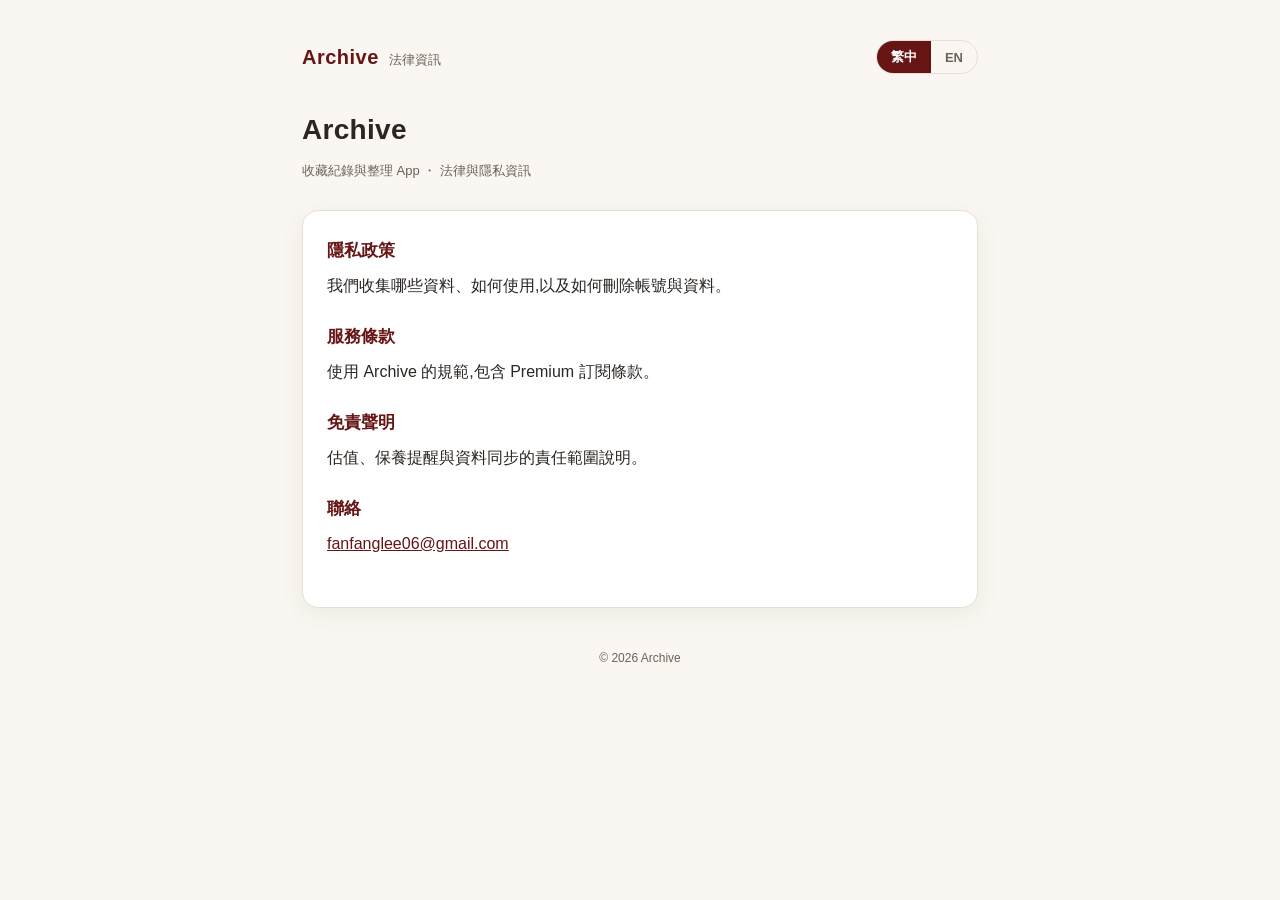
==== index.html @ 0e64f041 "Add files via upload" ====
<!DOCTYPE html>
<html lang="zh-Hant" data-lang="zh">
<head>
<meta charset="utf-8">
<meta name="viewport" content="width=device-width, initial-scale=1">
<title>Archive — 法律資訊 Legal</title>
<link rel="stylesheet" href="assets/legal.css">
</head>
<body>
<div class="wrap">
  <div class="topbar">
    <div class="brand"><a href="index.html">Archive</a><span class="zh">法律資訊</span><span class="en">Legal</span></div>
    <div class="lang">
      <button data-lang="zh">繁中</button>
      <button data-lang="en">EN</button>
    </div>
  </div>

  <h1>Archive</h1>
  <p class="updated"><span class="zh">收藏紀錄與整理 App ・ 法律與隱私資訊</span><span class="en">A collection catalog app ・ Legal &amp; privacy information</span></p>

  <div class="card">
    <section>
      <h2><a href="privacy.html"><span class="zh">隱私政策</span><span class="en">Privacy Policy</span></a></h2>
      <p><span class="zh">我們收集哪些資料、如何使用,以及如何刪除帳號與資料。</span><span class="en">What data we collect, how it is used, and how to delete your account and data.</span></p>
    </section>
    <section>
      <h2><a href="terms.html"><span class="zh">服務條款</span><span class="en">Terms of Service</span></a></h2>
      <p><span class="zh">使用 Archive 的規範,包含 Premium 訂閱條款。</span><span class="en">The rules for using Archive, including Premium subscription terms.</span></p>
    </section>
    <section>
      <h2><a href="disclaimer.html"><span class="zh">免責聲明</span><span class="en">Disclaimer</span></a></h2>
      <p><span class="zh">估值、保養提醒與資料同步的責任範圍說明。</span><span class="en">Scope of responsibility for valuations, maintenance reminders, and data sync.</span></p>
    </section>
    <section>
      <h2><span class="zh">聯絡</span><span class="en">Contact</span></h2>
      <p><a href="mailto:fanfanglee06@gmail.com">fanfanglee06@gmail.com</a></p>
    </section>
  </div>
  <footer>© 2026 Archive</footer>
</div>
<script src="assets/legal.js"></script>
</body>
</html>
---- assets/legal.css ----
:root {
  --bg: #faf7f2;
  --surface: #ffffff;
  --text: #2b2622;
  --text-secondary: #6b6259;
  --accent: #661414;
  --border: #e7dfd4;
  --shadow: rgba(80, 60, 40, 0.08);
}
@media (prefers-color-scheme: dark) {
  :root {
    --bg: #17140f;
    --surface: #211d17;
    --text: #ece5da;
    --text-secondary: #a89f92;
    --accent: #e8a0a0;
    --border: #332d24;
    --shadow: rgba(0, 0, 0, 0.4);
  }
}
* { box-sizing: border-box; }
html { -webkit-text-size-adjust: 100%; }
body {
  margin: 0;
  font-family: -apple-system, BlinkMacSystemFont, "Segoe UI", "PingFang TC",
    "Hiragino Sans", "Microsoft JhengHei", Roboto, Helvetica, Arial, sans-serif;
  background: var(--bg);
  color: var(--text);
  line-height: 1.7;
  -webkit-font-smoothing: antialiased;
}
.wrap { max-width: 720px; margin: 0 auto; padding: 40px 22px 96px; }
.topbar {
  display: flex; align-items: center; justify-content: space-between;
  gap: 12px; margin-bottom: 32px; flex-wrap: wrap;
}
.brand { display: flex; align-items: baseline; gap: 10px; }
.brand a { text-decoration: none; color: var(--accent); font-weight: 700; font-size: 20px; letter-spacing: 0.5px; }
.brand span { color: var(--text-secondary); font-size: 13px; }
.lang { display: inline-flex; border: 1px solid var(--border); border-radius: 999px; overflow: hidden; }
.lang button {
  border: 0; background: transparent; color: var(--text-secondary);
  padding: 7px 14px; font-size: 13px; cursor: pointer; font-weight: 600;
}
.lang button[aria-pressed="true"] { background: var(--accent); color: #fff; }
h1 { font-size: 28px; margin: 0 0 6px; letter-spacing: 0.3px; }
.updated { color: var(--text-secondary); font-size: 13px; margin: 0 0 28px; }
section { margin-bottom: 24px; }
h2 { font-size: 17px; margin: 0 0 6px; color: var(--accent); }
h2 a { color: var(--accent); text-decoration: none; }
h2 a:hover { text-decoration: underline; }
p { margin: 0; color: var(--text); }
.card a { color: var(--accent); }
.card {
  background: var(--surface); border: 1px solid var(--border);
  border-radius: 16px; padding: 26px 24px; box-shadow: 0 6px 24px var(--shadow);
}
footer { margin-top: 40px; color: var(--text-secondary); font-size: 12px; text-align: center; }
footer a { color: var(--accent); }
.nav { margin-top: 30px; display: flex; gap: 18px; flex-wrap: wrap; }
.nav a { color: var(--accent); text-decoration: none; font-size: 14px; font-weight: 600; }
[data-lang="en"] .zh, [data-lang="zh"] .en { display: none; }
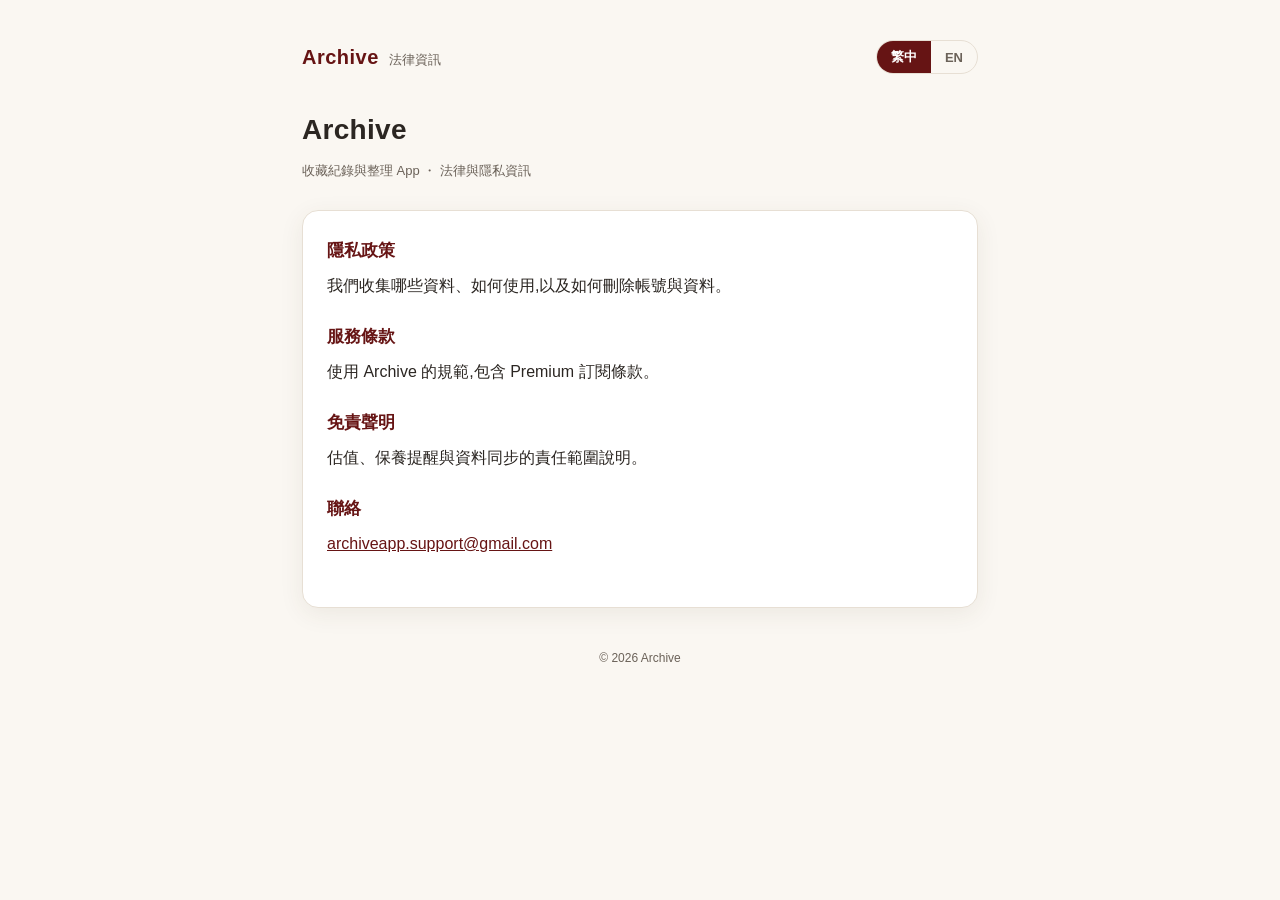
==== commit 7981f88e: "Add files via upload" ====
--- a/index.html
+++ b/index.html
@@ -34,7 +34,7 @@
     </section>
     <section>
       <h2><span class="zh">聯絡</span><span class="en">Contact</span></h2>
-      <p><a href="mailto:fanfanglee06@gmail.com">fanfanglee06@gmail.com</a></p>
+      <p><a href="mailto:archiveapp.support@gmail.com">archiveapp.support@gmail.com</a></p>
     </section>
   </div>
   <footer>© 2026 Archive</footer>
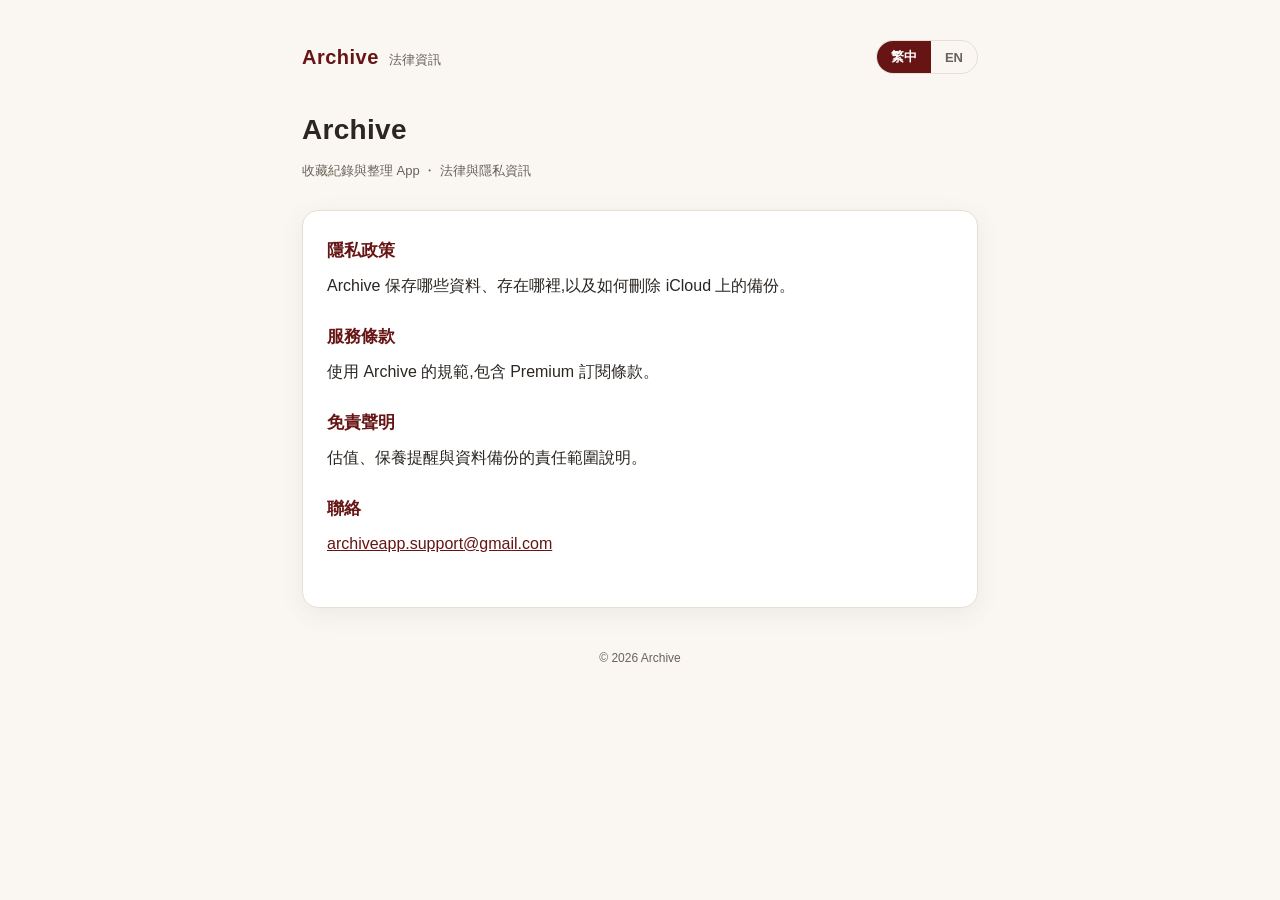
==== commit 93eb11c0: "Add files via upload" ====
--- a/index.html
+++ b/index.html
@@ -22,7 +22,7 @@
   <div class="card">
     <section>
       <h2><a href="privacy.html"><span class="zh">隱私政策</span><span class="en">Privacy Policy</span></a></h2>
-      <p><span class="zh">我們收集哪些資料、如何使用,以及如何刪除帳號與資料。</span><span class="en">What data we collect, how it is used, and how to delete your account and data.</span></p>
+      <p><span class="zh">Archive 保存哪些資料、存在哪裡,以及如何刪除 iCloud 上的備份。</span><span class="en">What Archive stores, where it lives, and how to delete your iCloud backup.</span></p>
     </section>
     <section>
       <h2><a href="terms.html"><span class="zh">服務條款</span><span class="en">Terms of Service</span></a></h2>
@@ -30,7 +30,7 @@
     </section>
     <section>
       <h2><a href="disclaimer.html"><span class="zh">免責聲明</span><span class="en">Disclaimer</span></a></h2>
-      <p><span class="zh">估值、保養提醒與資料同步的責任範圍說明。</span><span class="en">Scope of responsibility for valuations, maintenance reminders, and data sync.</span></p>
+      <p><span class="zh">估值、保養提醒與資料備份的責任範圍說明。</span><span class="en">Scope of responsibility for valuations, maintenance reminders, and data backup.</span></p>
     </section>
     <section>
       <h2><span class="zh">聯絡</span><span class="en">Contact</span></h2>
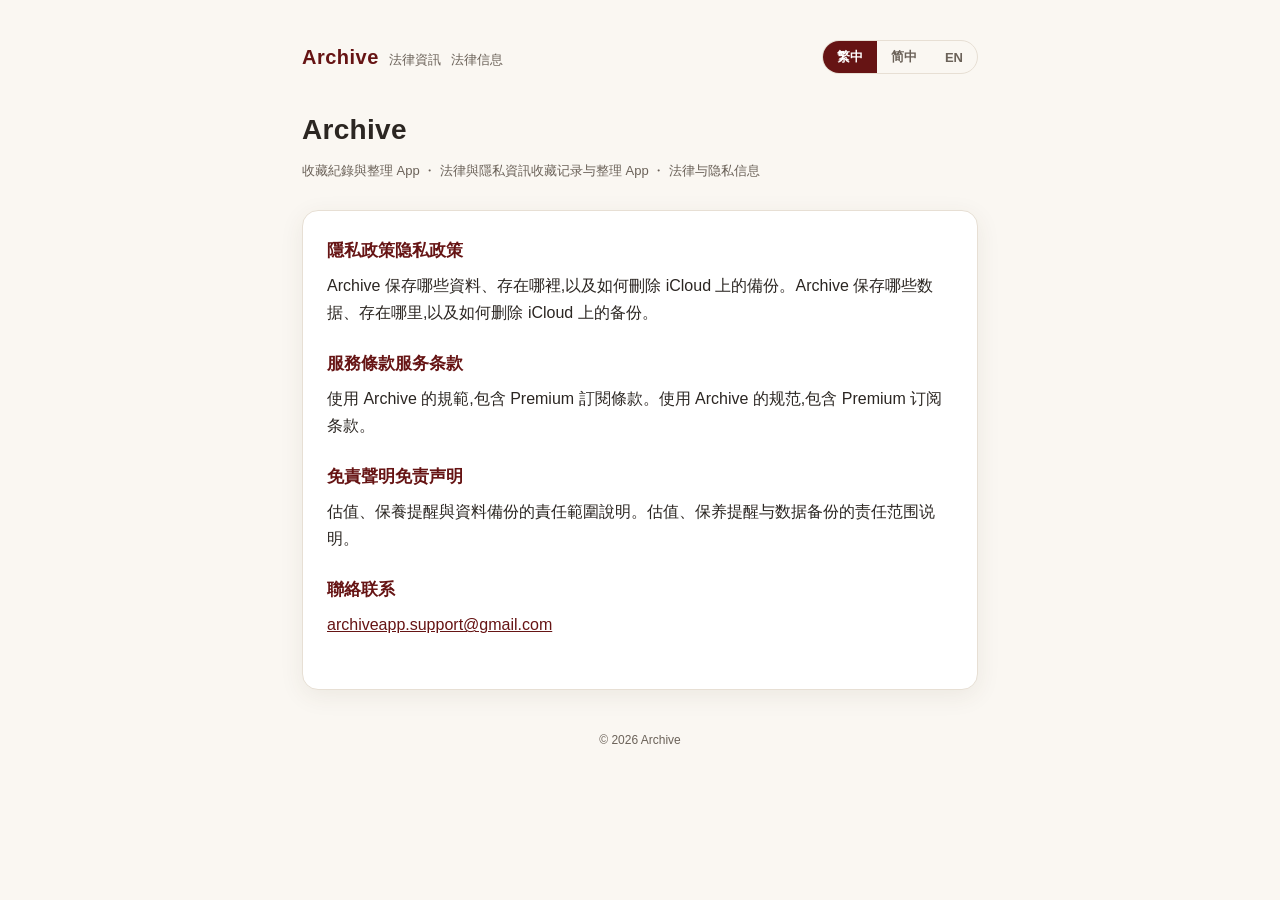
==== commit 5027c6d9: "1.2 上線要修改的文件" ====
--- a/index.html
+++ b/index.html
@@ -9,31 +9,32 @@
 <body>
 <div class="wrap">
   <div class="topbar">
-    <div class="brand"><a href="index.html">Archive</a><span class="zh">法律資訊</span><span class="en">Legal</span></div>
+    <div class="brand"><a href="index.html">Archive</a><span class="zh">法律資訊</span><span class="zhHans">法律信息</span><span class="en">Legal</span></div>
     <div class="lang">
       <button data-lang="zh">繁中</button>
+      <button data-lang="zhHans">简中</button>
       <button data-lang="en">EN</button>
     </div>
   </div>
 
   <h1>Archive</h1>
-  <p class="updated"><span class="zh">收藏紀錄與整理 App ・ 法律與隱私資訊</span><span class="en">A collection catalog app ・ Legal &amp; privacy information</span></p>
+  <p class="updated"><span class="zh">收藏紀錄與整理 App ・ 法律與隱私資訊</span><span class="zhHans">收藏记录与整理 App ・ 法律与隐私信息</span><span class="en">A collection catalog app ・ Legal &amp; privacy information</span></p>
 
   <div class="card">
     <section>
-      <h2><a href="privacy.html"><span class="zh">隱私政策</span><span class="en">Privacy Policy</span></a></h2>
-      <p><span class="zh">Archive 保存哪些資料、存在哪裡,以及如何刪除 iCloud 上的備份。</span><span class="en">What Archive stores, where it lives, and how to delete your iCloud backup.</span></p>
+      <h2><a href="privacy.html"><span class="zh">隱私政策</span><span class="zhHans">隐私政策</span><span class="en">Privacy Policy</span></a></h2>
+      <p><span class="zh">Archive 保存哪些資料、存在哪裡,以及如何刪除 iCloud 上的備份。</span><span class="zhHans">Archive 保存哪些数据、存在哪里,以及如何删除 iCloud 上的备份。</span><span class="en">What Archive stores, where it lives, and how to delete your iCloud backup.</span></p>
     </section>
     <section>
-      <h2><a href="terms.html"><span class="zh">服務條款</span><span class="en">Terms of Service</span></a></h2>
-      <p><span class="zh">使用 Archive 的規範,包含 Premium 訂閱條款。</span><span class="en">The rules for using Archive, including Premium subscription terms.</span></p>
+      <h2><a href="terms.html"><span class="zh">服務條款</span><span class="zhHans">服务条款</span><span class="en">Terms of Service</span></a></h2>
+      <p><span class="zh">使用 Archive 的規範,包含 Premium 訂閱條款。</span><span class="zhHans">使用 Archive 的规范,包含 Premium 订阅条款。</span><span class="en">The rules for using Archive, including Premium subscription terms.</span></p>
     </section>
     <section>
-      <h2><a href="disclaimer.html"><span class="zh">免責聲明</span><span class="en">Disclaimer</span></a></h2>
-      <p><span class="zh">估值、保養提醒與資料備份的責任範圍說明。</span><span class="en">Scope of responsibility for valuations, maintenance reminders, and data backup.</span></p>
+      <h2><a href="disclaimer.html"><span class="zh">免責聲明</span><span class="zhHans">免责声明</span><span class="en">Disclaimer</span></a></h2>
+      <p><span class="zh">估值、保養提醒與資料備份的責任範圍說明。</span><span class="zhHans">估值、保养提醒与数据备份的责任范围说明。</span><span class="en">Scope of responsibility for valuations, maintenance reminders, and data backup.</span></p>
     </section>
     <section>
-      <h2><span class="zh">聯絡</span><span class="en">Contact</span></h2>
+      <h2><span class="zh">聯絡</span><span class="zhHans">联系</span><span class="en">Contact</span></h2>
       <p><a href="mailto:archiveapp.support@gmail.com">archiveapp.support@gmail.com</a></p>
     </section>
   </div>
